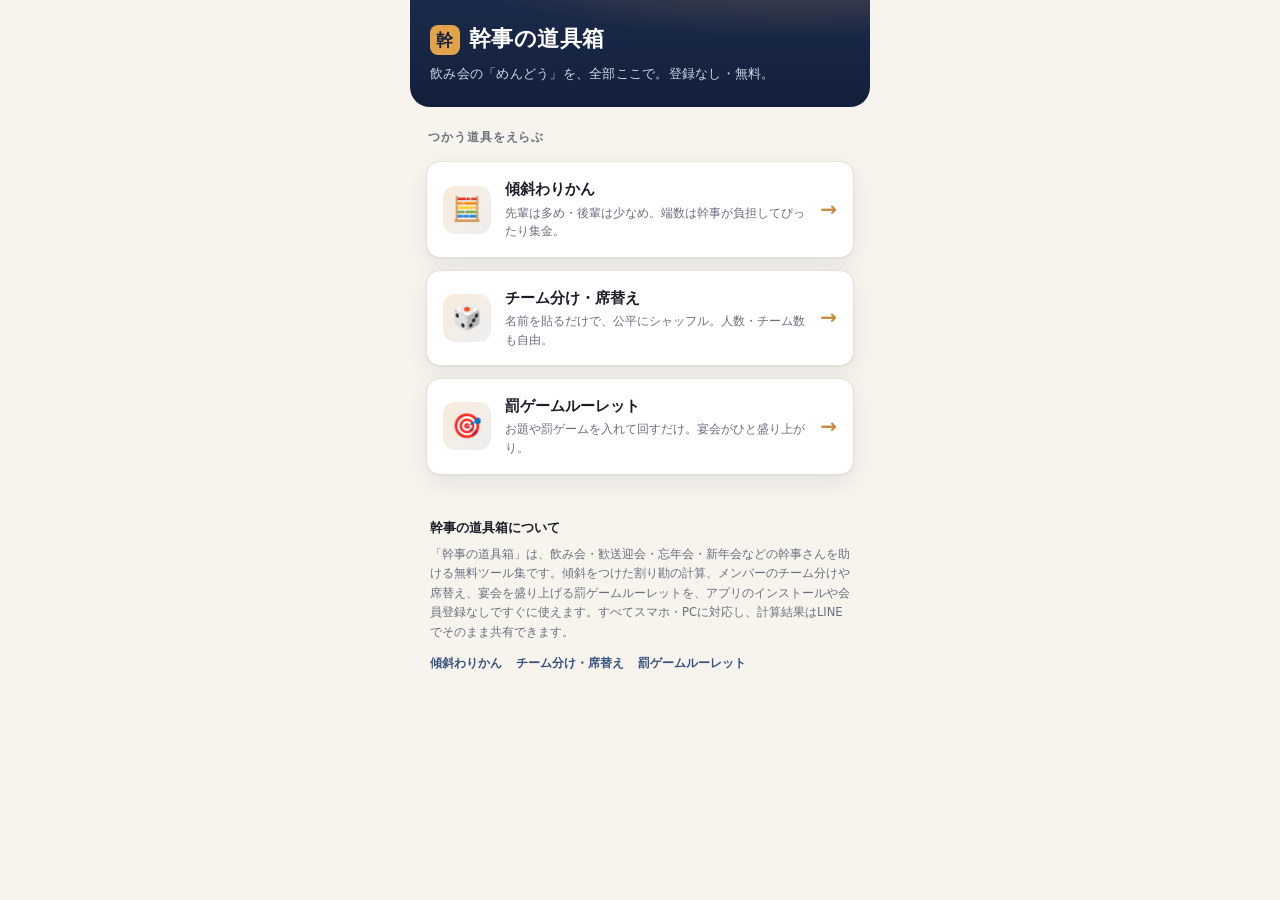
==== index.html @ 7a2d9548 "幹事の道具箱: 割り勘・チーム分け・ルーレット 初回公開 Co-Authored-By: Claude Opus 4.8 <noreply@anthropic.com>" ====
<!doctype html>
<html lang="ja">
<head>
<meta charset="utf-8">
<meta name="viewport" content="width=device-width, initial-scale=1, viewport-fit=cover">
<title>幹事の道具箱｜割り勘・チーム分け・ルーレットが無料で使える幹事ツール集</title>
<meta name="description" content="飲み会や歓送迎会の幹事を助ける無料ツール集。傾斜割り勘の計算、チーム分け・席替え、罰ゲームルーレットが登録不要で使えます。スマホ対応・結果はLINE共有。">
<meta name="theme-color" content="#1b2a4a">
<meta property="og:title" content="幹事の道具箱">
<meta property="og:description" content="割り勘・チーム分け・ルーレット。飲み会の幹事のめんどうを全部、無料で。">
<meta property="og:type" content="website">
<link rel="canonical" href="https://kitsunefox-code.github.io/kanji-toolbox/">
<link rel="stylesheet" href="styles.css">
<!-- AdSense はここ（審査通過後）
<script async src="https://pagead2.googlesyndication.com/pagead/js/adsbygoogle.js?client=ca-pub-XXXX" crossorigin="anonymous"></script> -->
</head>
<body>
<div class="app">
  <header class="masthead">
    <div class="brand-mark"><span class="kan">幹</span>幹事の道具箱</div>
    <div class="brand-sub">飲み会の「めんどう」を、全部ここで。登録なし・無料。</div>
  </header>

  <main>
    <p class="section-label">つかう道具をえらぶ</p>
    <div class="tool-grid">
      <a class="tool-card" href="warikan.html">
        <span class="ic">🧮</span>
        <span class="tc-body">
          <p class="tc-title">傾斜わりかん</p>
          <p class="tc-desc">先輩は多め・後輩は少なめ。端数は幹事が負担してぴったり集金。</p>
        </span>
        <span class="tc-go">→</span>
      </a>
      <a class="tool-card" href="team.html">
        <span class="ic">🎲</span>
        <span class="tc-body">
          <p class="tc-title">チーム分け・席替え</p>
          <p class="tc-desc">名前を貼るだけで、公平にシャッフル。人数・チーム数も自由。</p>
        </span>
        <span class="tc-go">→</span>
      </a>
      <a class="tool-card" href="roulette.html">
        <span class="ic">🎯</span>
        <span class="tc-body">
          <p class="tc-title">罰ゲームルーレット</p>
          <p class="tc-desc">お題や罰ゲームを入れて回すだけ。宴会がひと盛り上がり。</p>
        </span>
        <span class="tc-go">→</span>
      </a>
    </div>
  </main>

  <footer>
    <h3>幹事の道具箱について</h3>
    <p>「幹事の道具箱」は、飲み会・歓送迎会・忘年会・新年会などの幹事さんを助ける無料ツール集です。傾斜をつけた割り勘の計算、メンバーのチーム分けや席替え、宴会を盛り上げる罰ゲームルーレットを、アプリのインストールや会員登録なしですぐに使えます。すべてスマホ・PCに対応し、計算結果はLINEでそのまま共有できます。</p>
    <div class="links">
      <a href="warikan.html">傾斜わりかん</a>
      <a href="team.html">チーム分け・席替え</a>
      <a href="roulette.html">罰ゲームルーレット</a>
    </div>
  </footer>
</div>
</body>
</html>
---- styles.css ----
/* ===== 幹事の道具箱 shared design system ===== */
:root{
  --ai:#1b2a4a;--ai-deep:#12203c;--ai-soft:#35507e;
  --gold:#c88a3a;--gold-bright:#e0a24a;
  --paper:#f7f4ee;--card:#fff;--ink:#1a1d26;--ink-mute:#6a6f7d;--line:#e7e1d6;
  --good:#2f7d5b;--bad:#b64a3c;
  --radius:14px;
  --shadow:0 1px 2px rgba(18,32,60,.06),0 8px 24px rgba(18,32,60,.07);
  --font:"Hiragino Kaku Gothic ProN","Hiragino Sans","Yu Gothic",YuGothic,"Noto Sans JP",Meiryo,system-ui,sans-serif;
}
*{box-sizing:border-box}
html,body{margin:0}
body{font-family:var(--font);color:var(--ink);background:var(--paper);line-height:1.55;-webkit-text-size-adjust:100%}
a{color:inherit}
.app{max-width:460px;margin:0 auto;padding-bottom:40px}
.app.has-bar{padding-bottom:150px}

/* masthead */
.masthead{background:radial-gradient(120% 90% at 85% -20%,rgba(224,162,74,.22),transparent 60%),linear-gradient(180deg,var(--ai),var(--ai-deep));color:#fff;padding:22px 20px 24px;border-bottom-left-radius:20px;border-bottom-right-radius:20px}
.masthead.tool{display:flex;align-items:center;gap:12px;padding:16px 18px}
.back{color:#cdd6e6;text-decoration:none;font-size:22px;line-height:1;flex:0 0 auto}
.brand-mark{display:flex;align-items:baseline;gap:9px;font-weight:800;font-size:22px;letter-spacing:.02em}
.masthead.tool .brand-mark{font-size:18px}
.brand-mark .kan{display:inline-grid;place-items:center;width:30px;height:30px;border-radius:8px;background:var(--gold-bright);color:var(--ai-deep);font-size:17px;font-weight:900}
.masthead.tool .kan{width:26px;height:26px;font-size:15px}
.brand-sub{margin-top:8px;font-size:12.5px;color:#cdd6e6;letter-spacing:.02em}

main{padding:16px 16px 4px;display:flex;flex-direction:column;gap:14px}
.panel{background:var(--card);border:1px solid var(--line);border-radius:var(--radius);box-shadow:var(--shadow);padding:16px}
h2{font-size:14px;margin:0;letter-spacing:.02em}
.field-label{display:block;font-size:12px;color:var(--ink-mute);font-weight:600;letter-spacing:.04em;margin-bottom:8px}
.field-label.sm{margin:0}
.hint{font-size:11.5px;color:var(--ink-mute);margin:12px 0 0;line-height:1.5}

/* segmented */
.seg{display:inline-flex;background:#eef0f4;border-radius:10px;padding:3px}
.seg button{border:0;background:transparent;font-family:var(--font);font-size:12.5px;font-weight:700;color:var(--ink-mute);padding:7px 10px;border-radius:8px;cursor:pointer;transition:.15s}
.seg button.on{background:var(--ai);color:#fff;box-shadow:0 1px 3px rgba(18,32,60,.25)}

/* count control */
.panel-head{display:flex;align-items:center;justify-content:space-between;margin-bottom:12px}
.count-ctrl{display:flex;align-items:center;gap:2px}
.count-ctrl button{width:34px;height:34px;border-radius:9px;border:1px solid var(--line);background:#fff;font-size:20px;font-weight:700;color:var(--ai);cursor:pointer;line-height:1}
.count-ctrl button:active{background:#f0f2f6}
.count-ctrl span{min-width:34px;text-align:center;font-weight:800;font-size:16px;font-variant-numeric:tabular-nums}

/* buttons */
.btn{border:0;border-radius:11px;padding:13px;font-family:var(--font);font-size:14px;font-weight:800;cursor:pointer;letter-spacing:.02em}
.btn.ghost{background:#eef0f4;color:var(--ai)}
.btn.line{background:#06c755;color:#fff}
.btn.primary{background:var(--ai);color:#fff}
.btn.gold{background:var(--gold-bright);color:var(--ai-deep)}
.btn:active{transform:translateY(1px)}
.btn[disabled]{opacity:.5;cursor:default}

/* settle bar */
.settle{position:fixed;left:0;right:0;bottom:0;z-index:20;max-width:460px;margin:0 auto;background:rgba(255,255,255,.96);backdrop-filter:blur(8px);border-top:1px solid var(--line);border-top-left-radius:18px;border-top-right-radius:18px;box-shadow:0 -6px 24px rgba(18,32,60,.1);padding:12px 16px calc(12px + env(safe-area-inset-bottom))}
.settle-line{display:flex;align-items:center;justify-content:space-between;font-size:13px;color:var(--ink-mute);font-weight:600}
.settle-line strong{font-size:20px;color:var(--ink);font-variant-numeric:tabular-nums;font-weight:800}
.settle-line.sub{margin-top:3px;font-size:12.5px}
.settle-line.sub b{font-variant-numeric:tabular-nums}
.ok{color:var(--good)}
.settle-actions{display:flex;gap:9px;margin-top:11px}

.toast{position:fixed;left:50%;bottom:150px;transform:translateX(-50%) translateY(10px);opacity:0;pointer-events:none;background:var(--ai-deep);color:#fff;font-size:13px;font-weight:700;padding:10px 18px;border-radius:999px;transition:.25s;z-index:40}
.toast.show{opacity:1;transform:translateX(-50%) translateY(0)}

footer{max-width:460px;margin:20px auto 0;padding:18px 20px 30px;color:var(--ink-mute);font-size:11.5px;line-height:1.7}
footer h3{font-size:13px;color:var(--ink);margin:0 0 6px}
footer p{margin:0 0 12px}
footer .links{display:flex;gap:14px;flex-wrap:wrap}
footer .links a{color:var(--ai-soft);text-decoration:none;font-weight:700}

@media(prefers-reduced-motion:reduce){*{transition:none!important;animation:none!important}}
:focus-visible{outline:2px solid var(--gold);outline-offset:2px}

/* ===== hub (index) ===== */
.tool-grid{display:flex;flex-direction:column;gap:12px}
.tool-card{display:flex;align-items:center;gap:14px;background:var(--card);border:1px solid var(--line);border-radius:var(--radius);box-shadow:var(--shadow);padding:16px;text-decoration:none;transition:.15s}
.tool-card:active{transform:scale(.99)}
.tool-card .ic{flex:0 0 auto;width:48px;height:48px;border-radius:12px;display:grid;place-items:center;font-size:24px;background:linear-gradient(135deg,rgba(224,162,74,.2),rgba(27,42,74,.08))}
.tool-card .tc-body{flex:1;min-width:0}
.tool-card .tc-title{font-weight:800;font-size:15px;margin:0 0 2px}
.tool-card .tc-desc{font-size:12px;color:var(--ink-mute);margin:0}
.tool-card .tc-go{color:var(--gold);font-size:20px;font-weight:800}
.section-label{font-size:11.5px;font-weight:800;letter-spacing:.08em;color:var(--ink-mute);margin:6px 2px 0}

/* ===== warikan ===== */
.amount-input{display:flex;align-items:center;gap:6px;border-bottom:2px solid var(--ai);padding-bottom:6px}
.amount-input .yen{font-size:26px;font-weight:800;color:var(--ai-soft)}
.amount-input input{border:0;outline:0;background:transparent;flex:1;width:100%;font-family:var(--font);font-size:38px;font-weight:800;color:var(--ink);font-variant-numeric:tabular-nums;min-width:0}
.rounding-row{display:flex;align-items:center;justify-content:space-between;gap:12px;margin-top:16px}
.people{list-style:none;margin:0;padding:0;display:flex;flex-direction:column;gap:10px}
.person{display:flex;align-items:center;gap:10px}
.kanji-btn{flex:0 0 auto;width:36px;height:36px;border-radius:10px;border:1px solid var(--line);background:#fff;cursor:pointer;font-size:16px;display:grid;place-items:center;transition:.15s;color:#c7ccd6}
.kanji-btn.on{background:var(--gold-bright);border-color:var(--gold);color:var(--ai-deep)}
.person input.name{flex:1;min-width:0;border:0;border-bottom:1px solid var(--line);background:transparent;font-family:var(--font);font-size:15px;padding:6px 2px;color:var(--ink);outline:0}
.person input.name:focus{border-bottom-color:var(--ai)}
.lvl{display:inline-flex;background:#eef0f4;border-radius:9px;padding:2px}
.lvl button{border:0;background:transparent;font-family:var(--font);font-size:12px;font-weight:700;color:var(--ink-mute);padding:6px 8px;border-radius:7px;cursor:pointer}
.lvl button.on{background:#fff;color:var(--ai);box-shadow:0 1px 2px rgba(0,0,0,.12)}
.kanji-note{flex:1;text-align:right;font-size:12px;color:var(--gold);font-weight:700}
.results{list-style:none;margin:10px 0 0;padding:0;display:flex;flex-direction:column;gap:8px}
.res{display:flex;align-items:center;justify-content:space-between;gap:10px;padding:11px 13px;border-radius:11px;background:#faf8f3;border:1px solid var(--line)}
.res.is-kanji{background:linear-gradient(90deg,rgba(224,162,74,.14),rgba(224,162,74,.05));border-color:var(--gold)}
.res .who{display:flex;align-items:center;gap:8px;font-weight:700;font-size:14px}
.res .tag{font-size:10.5px;font-weight:800;letter-spacing:.03em;padding:2px 7px;border-radius:999px;background:#eef0f4;color:var(--ink-mute)}
.res.is-kanji .tag{background:var(--gold);color:#fff}
.res .amt{font-size:19px;font-weight:800;font-variant-numeric:tabular-nums;color:var(--ink)}
.res .amt.neg{color:var(--good)}

/* ===== team shuffle ===== */
.names-area{width:100%;border:1px solid var(--line);border-radius:11px;font-family:var(--font);font-size:15px;padding:12px;resize:vertical;min-height:120px;outline:0;line-height:1.9;color:var(--ink)}
.names-area:focus{border-color:var(--ai)}
.mode-row{display:flex;align-items:center;justify-content:space-between;gap:12px;margin-top:14px}
.teams{display:flex;flex-direction:column;gap:12px;margin-top:4px}
.team{border:1px solid var(--line);border-radius:12px;overflow:hidden;animation:pop .35s ease both}
.team-head{display:flex;align-items:center;justify-content:space-between;padding:9px 13px;color:#fff;font-weight:800;font-size:14px;background:var(--ai)}
.team-head .cnt{font-size:11.5px;font-weight:700;opacity:.85}
.team ul{list-style:none;margin:0;padding:8px 13px;display:flex;flex-wrap:wrap;gap:7px}
.team li{background:#faf8f3;border:1px solid var(--line);border-radius:999px;padding:5px 12px;font-size:13.5px;font-weight:700}
@keyframes pop{from{opacity:0;transform:translateY(8px) scale(.98)}to{opacity:1;transform:none}}

/* ===== roulette ===== */
.wheel-wrap{position:relative;width:280px;height:280px;margin:6px auto 2px}
.wheel-wrap canvas{width:280px;height:280px;border-radius:50%;box-shadow:0 10px 30px rgba(18,32,60,.18),0 0 0 8px #fff,0 0 0 10px var(--line)}
.pointer{position:absolute;top:-4px;left:50%;transform:translateX(-50%);width:0;height:0;border-left:15px solid transparent;border-right:15px solid transparent;border-top:26px solid var(--gold);z-index:5;filter:drop-shadow(0 2px 2px rgba(0,0,0,.25))}
.hub-dot{position:absolute;top:50%;left:50%;width:44px;height:44px;transform:translate(-50%,-50%);border-radius:50%;background:#fff;box-shadow:0 2px 8px rgba(0,0,0,.2);display:grid;place-items:center;font-weight:900;color:var(--ai);font-size:12px;z-index:4}
.winner{text-align:center;font-size:22px;font-weight:900;color:var(--ai);margin:6px 0 0;min-height:30px}
.items-area{width:100%;border:1px solid var(--line);border-radius:11px;font-family:var(--font);font-size:15px;padding:12px;resize:vertical;min-height:110px;outline:0;line-height:1.9;color:var(--ink)}
.items-area:focus{border-color:var(--ai)}
.chip-row{display:flex;flex-wrap:wrap;gap:7px;margin-top:10px}
.chip{background:#eef0f4;border:0;border-radius:999px;padding:7px 12px;font-family:var(--font);font-size:12.5px;font-weight:700;color:var(--ai);cursor:pointer}
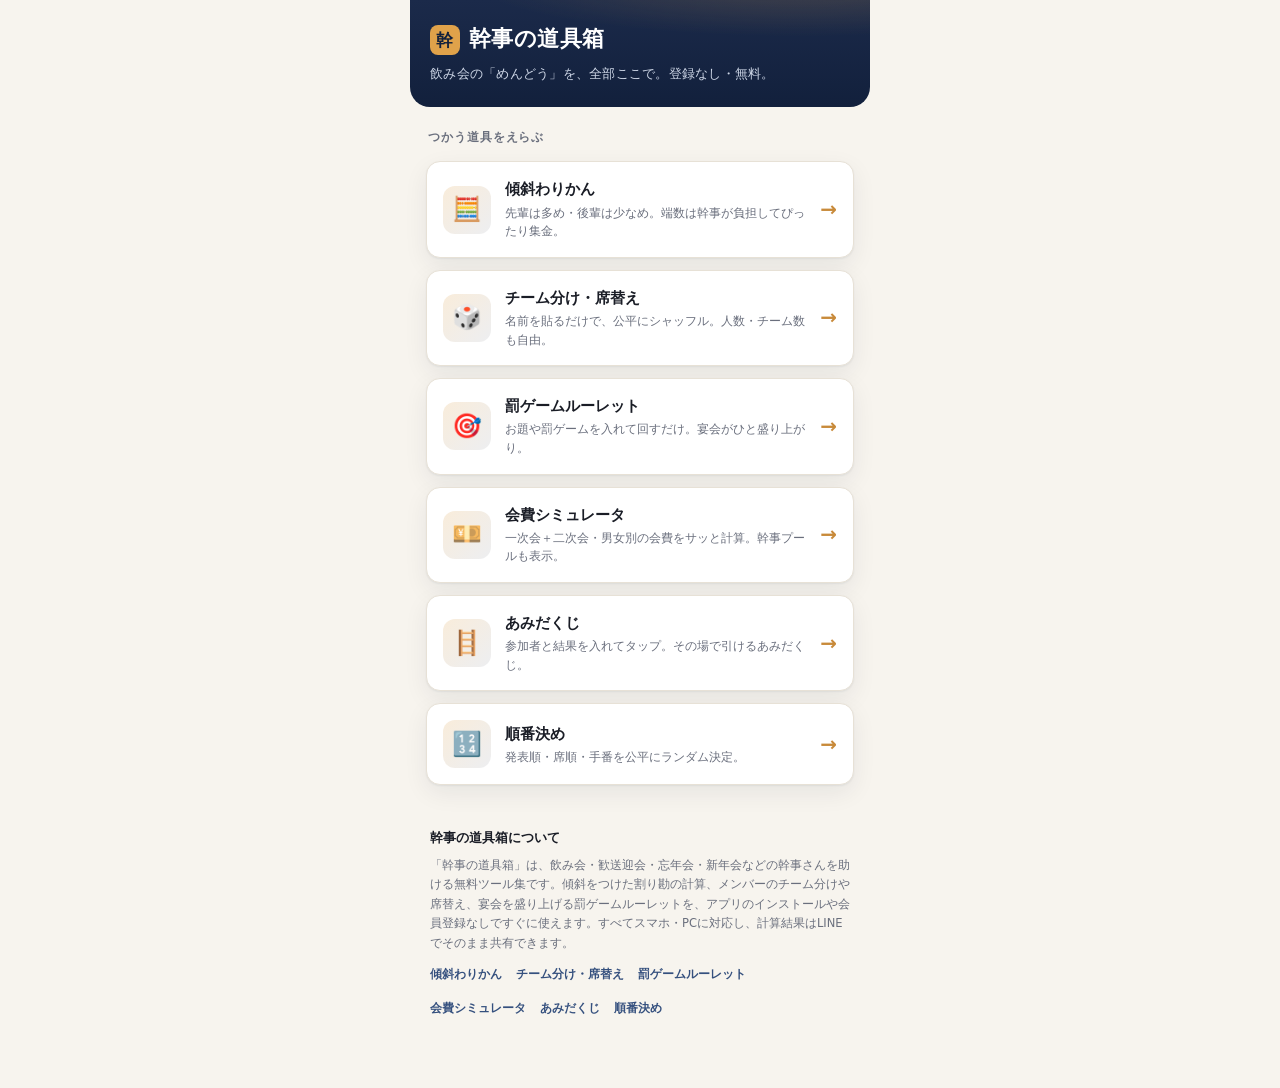
==== commit 92bae9fc: "ツール3本追加: 会費シミュレータ・あみだくじ・順番決め Co-Authored-By: Claude Opus 4.8 <noreply@anthropic.com>" ====
--- a/index.html
+++ b/index.html
@@ -9,7 +9,7 @@
 <meta property="og:title" content="幹事の道具箱">
 <meta property="og:description" content="割り勘・チーム分け・ルーレット。飲み会の幹事のめんどうを全部、無料で。">
 <meta property="og:type" content="website">
-<link rel="canonical" href="https://kitsunefox-code.github.io/kanji-toolbox/">
+<link rel="canonical" href="https://kusayakyu-navi.com/kanji-toolbox/">
 <link rel="stylesheet" href="styles.css">
 <!-- AdSense はここ（審査通過後）
 <script async src="https://pagead2.googlesyndication.com/pagead/js/adsbygoogle.js?client=ca-pub-XXXX" crossorigin="anonymous"></script> -->
@@ -48,6 +48,30 @@
         </span>
         <span class="tc-go">→</span>
       </a>
+      <a class="tool-card" href="kaihi.html">
+        <span class="ic">💴</span>
+        <span class="tc-body">
+          <p class="tc-title">会費シミュレータ</p>
+          <p class="tc-desc">一次会＋二次会・男女別の会費をサッと計算。幹事プールも表示。</p>
+        </span>
+        <span class="tc-go">→</span>
+      </a>
+      <a class="tool-card" href="amida.html">
+        <span class="ic">🪜</span>
+        <span class="tc-body">
+          <p class="tc-title">あみだくじ</p>
+          <p class="tc-desc">参加者と結果を入れてタップ。その場で引けるあみだくじ。</p>
+        </span>
+        <span class="tc-go">→</span>
+      </a>
+      <a class="tool-card" href="junban.html">
+        <span class="ic">🔢</span>
+        <span class="tc-body">
+          <p class="tc-title">順番決め</p>
+          <p class="tc-desc">発表順・席順・手番を公平にランダム決定。</p>
+        </span>
+        <span class="tc-go">→</span>
+      </a>
     </div>
   </main>
 
@@ -58,6 +82,9 @@
       <a href="warikan.html">傾斜わりかん</a>
       <a href="team.html">チーム分け・席替え</a>
       <a href="roulette.html">罰ゲームルーレット</a>
+      <a href="kaihi.html">会費シミュレータ</a>
+      <a href="amida.html">あみだくじ</a>
+      <a href="junban.html">順番決め</a>
     </div>
   </footer>
 </div>
--- a/styles.css
+++ b/styles.css
@@ -121,6 +121,31 @@
 .team li{background:#faf8f3;border:1px solid var(--line);border-radius:999px;padding:5px 12px;font-size:13.5px;font-weight:700}
 @keyframes pop{from{opacity:0;transform:translateY(8px) scale(.98)}to{opacity:1;transform:none}}
 
+/* ===== kaihi (会費) ===== */
+.two-col{display:flex;gap:10px}
+.two-col .col{flex:1}
+.mini-amt{display:flex;align-items:center;gap:4px;border-bottom:2px solid var(--ai);padding-bottom:5px}
+.mini-amt .yen{font-size:17px;font-weight:800;color:var(--ai-soft)}
+.mini-amt input{border:0;outline:0;background:transparent;width:100%;min-width:0;font-family:var(--font);font-size:23px;font-weight:800;color:var(--ink);font-variant-numeric:tabular-nums}
+.gender-row{display:flex;gap:10px;margin-top:14px}
+.gender-row .g{flex:1;border:1px solid var(--line);border-radius:11px;padding:10px 12px;display:flex;align-items:center;justify-content:space-between}
+.gender-row .g .lab{font-size:13px;font-weight:700;color:var(--ink-mute)}
+
+/* ===== amida (あみだくじ) ===== */
+.amida-wrap{overflow-x:auto;padding:6px 0 2px}
+.amida-wrap canvas{display:block;margin:0 auto;cursor:pointer}
+.amida-map{list-style:none;margin:10px 0 0;padding:0;display:flex;flex-direction:column;gap:7px}
+.amida-map li{display:flex;align-items:center;justify-content:space-between;gap:8px;padding:9px 13px;border-radius:10px;background:#faf8f3;border:1px solid var(--line);font-size:14px;font-weight:700}
+.amida-map li .arrow{color:var(--gold);font-weight:800}
+.amida-map li .to{color:var(--ai)}
+
+/* ===== junban (順番決め) ===== */
+.rank-list{list-style:none;margin:10px 0 0;padding:0;display:flex;flex-direction:column;gap:8px}
+.rank{display:flex;align-items:center;gap:12px;padding:11px 13px;border-radius:11px;background:#faf8f3;border:1px solid var(--line);animation:pop .35s ease both}
+.rank .no{flex:0 0 auto;width:30px;height:30px;border-radius:50%;display:grid;place-items:center;font-weight:900;color:#fff;background:var(--ai);font-size:14px;font-variant-numeric:tabular-nums}
+.rank.top1 .no{background:var(--gold-bright);color:var(--ai-deep)}
+.rank .nm{font-weight:700;font-size:15px}
+
 /* ===== roulette ===== */
 .wheel-wrap{position:relative;width:280px;height:280px;margin:6px auto 2px}
 .wheel-wrap canvas{width:280px;height:280px;border-radius:50%;box-shadow:0 10px 30px rgba(18,32,60,.18),0 0 0 8px #fff,0 0 0 10px var(--line)}
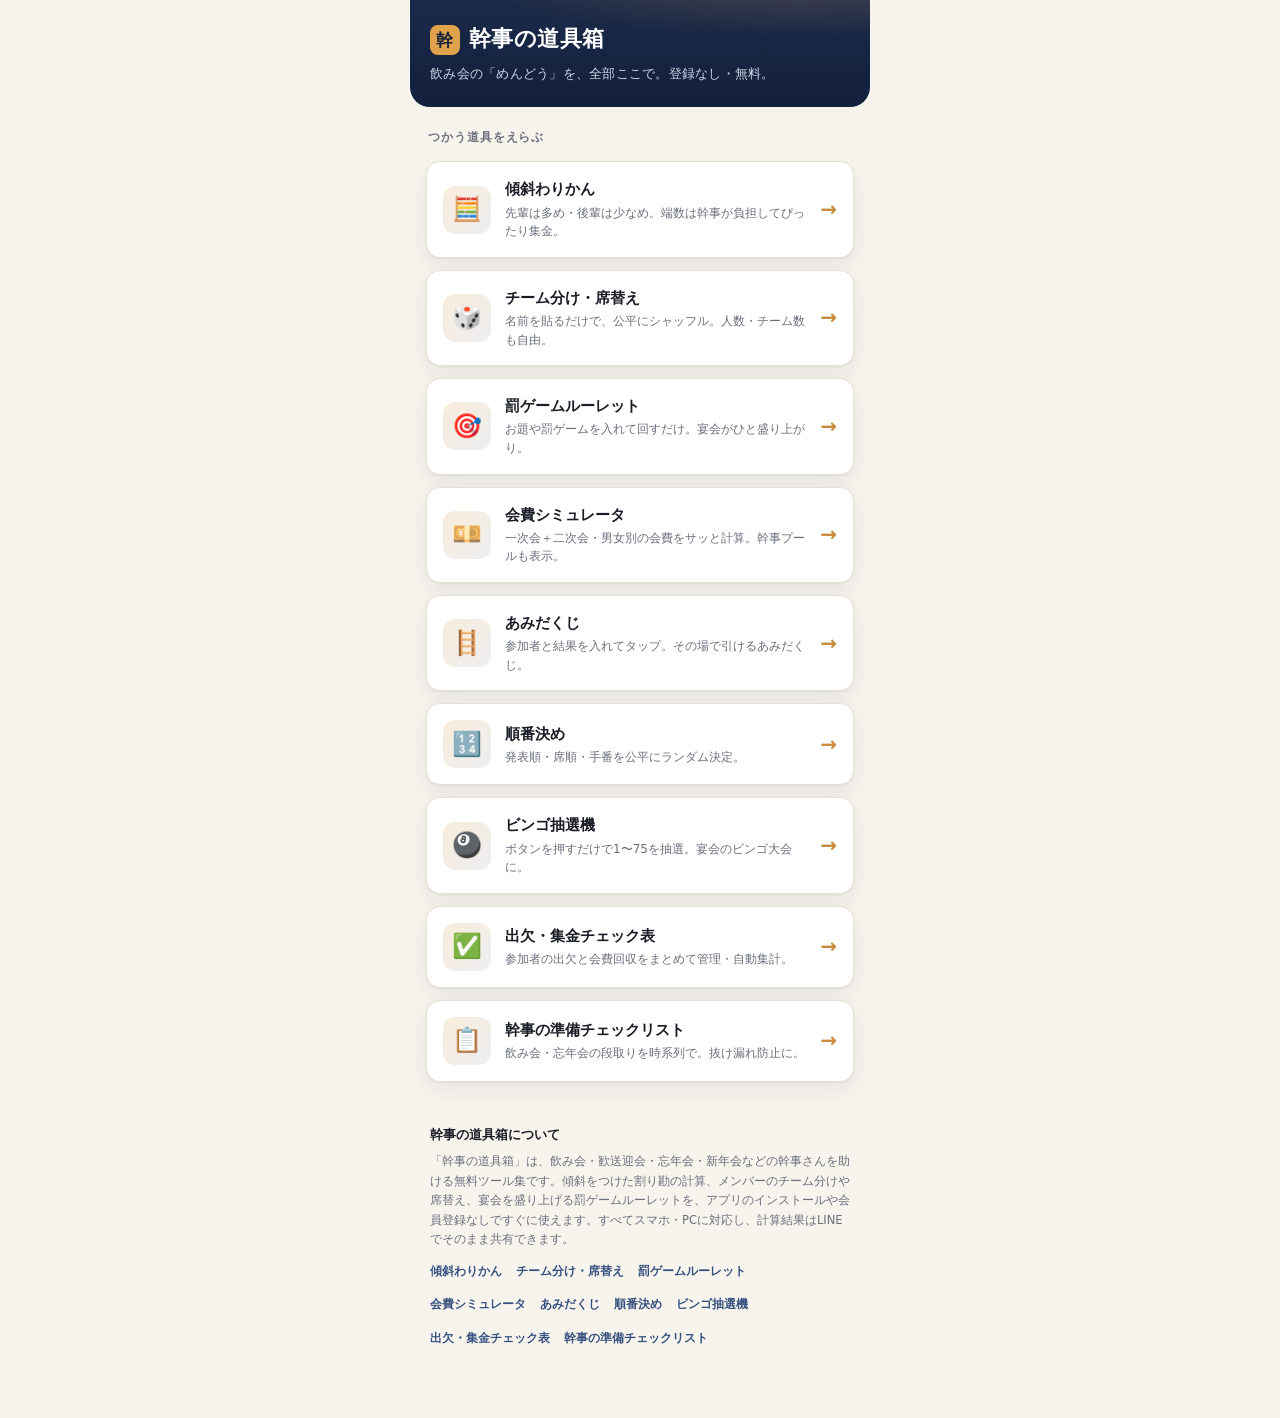
==== commit d057bbc3: "ツール3本追加: ビンゴ抽選機・出欠集金チェック表・幹事準備チェックリスト(自動保存対応) Co-Authored-By: Claude Opus 4.8 <noreply@anthropic.com" ====
--- a/index.html
+++ b/index.html
@@ -11,8 +11,7 @@
 <meta property="og:type" content="website">
 <link rel="canonical" href="https://kusayakyu-navi.com/kanji-toolbox/">
 <link rel="stylesheet" href="styles.css">
-<!-- AdSense はここ（審査通過後）
-<script async src="https://pagead2.googlesyndication.com/pagead/js/adsbygoogle.js?client=ca-pub-XXXX" crossorigin="anonymous"></script> -->
+<script async src="https://pagead2.googlesyndication.com/pagead/js/adsbygoogle.js?client=ca-pub-6423402285554400" crossorigin="anonymous"></script>
 </head>
 <body>
 <div class="app">
@@ -72,6 +71,30 @@
         </span>
         <span class="tc-go">→</span>
       </a>
+      <a class="tool-card" href="bingo.html">
+        <span class="ic">🎱</span>
+        <span class="tc-body">
+          <p class="tc-title">ビンゴ抽選機</p>
+          <p class="tc-desc">ボタンを押すだけで1〜75を抽選。宴会のビンゴ大会に。</p>
+        </span>
+        <span class="tc-go">→</span>
+      </a>
+      <a class="tool-card" href="shukkin.html">
+        <span class="ic">✅</span>
+        <span class="tc-body">
+          <p class="tc-title">出欠・集金チェック表</p>
+          <p class="tc-desc">参加者の出欠と会費回収をまとめて管理・自動集計。</p>
+        </span>
+        <span class="tc-go">→</span>
+      </a>
+      <a class="tool-card" href="checklist.html">
+        <span class="ic">📋</span>
+        <span class="tc-body">
+          <p class="tc-title">幹事の準備チェックリスト</p>
+          <p class="tc-desc">飲み会・忘年会の段取りを時系列で。抜け漏れ防止に。</p>
+        </span>
+        <span class="tc-go">→</span>
+      </a>
     </div>
   </main>
 
@@ -85,6 +108,9 @@
       <a href="kaihi.html">会費シミュレータ</a>
       <a href="amida.html">あみだくじ</a>
       <a href="junban.html">順番決め</a>
+      <a href="bingo.html">ビンゴ抽選機</a>
+      <a href="shukkin.html">出欠・集金チェック表</a>
+      <a href="checklist.html">幹事の準備チェックリスト</a>
     </div>
   </footer>
 </div>
--- a/styles.css
+++ b/styles.css
@@ -146,6 +146,46 @@
 .rank.top1 .no{background:var(--gold-bright);color:var(--ai-deep)}
 .rank .nm{font-weight:700;font-size:15px}
 
+/* ===== bingo ===== */
+.bingo-current{text-align:center;padding:8px 0 4px}
+.bingo-letter{display:block;font-size:20px;font-weight:900;color:var(--gold);letter-spacing:.1em}
+.bingo-num{font-size:66px;font-weight:900;color:var(--ai);font-variant-numeric:tabular-nums;line-height:1.05}
+.bingo-num.empty{font-size:22px;color:var(--ink-mute);font-weight:700}
+.bingo-grid{display:grid;grid-template-columns:repeat(10,1fr);gap:4px;margin-top:6px}
+.bingo-cell{aspect-ratio:1;display:grid;place-items:center;border-radius:6px;background:#f0f2f4;color:#c0c4cc;font-size:11px;font-weight:700;font-variant-numeric:tabular-nums;transition:.15s}
+.bingo-cell.hit{background:var(--ai);color:#fff}
+.bingo-cell.last{background:var(--gold-bright);color:var(--ai-deep)}
+.bingo-count{text-align:center;font-size:12px;color:var(--ink-mute);margin-top:10px}
+.bingo-hist{display:flex;flex-wrap:wrap;gap:5px;margin-top:8px;justify-content:center}
+.bingo-hist span{background:#eef0f4;border-radius:6px;padding:3px 8px;font-size:12px;font-weight:700;font-variant-numeric:tabular-nums}
+
+/* ===== shukkin (出欠・集金) ===== */
+.sk-head{display:grid;grid-template-columns:1fr 58px 34px;gap:8px;padding:0 12px 6px;font-size:11px;color:var(--ink-mute);font-weight:700;text-align:center}
+.sk-head span:first-child{text-align:left}
+.sk-list{list-style:none;margin:0;padding:0;display:flex;flex-direction:column;gap:8px}
+.sk-row{display:grid;grid-template-columns:1fr 58px 34px;gap:8px;align-items:center;padding:8px 12px;border-radius:11px;background:#faf8f3;border:1px solid var(--line)}
+.sk-row input.name{border:0;border-bottom:1px solid var(--line);background:transparent;font-family:var(--font);font-size:14px;padding:4px 2px;color:var(--ink);outline:0;min-width:0;width:100%}
+.sk-row input.name:focus{border-bottom-color:var(--ai)}
+.sk-toggle{border:1px solid var(--line);background:#fff;border-radius:8px;padding:6px 0;font-size:12px;font-weight:800;cursor:pointer;font-family:var(--font);color:var(--ink-mute)}
+.sk-toggle.yes{background:var(--good);color:#fff;border-color:var(--good)}
+.sk-toggle.no{background:#f6e6e6;color:var(--bad);border-color:#e8c9c9}
+.sk-pay{width:34px;height:34px;border-radius:8px;border:1px solid var(--line);background:#fff;cursor:pointer;font-size:15px;display:grid;place-items:center;color:#c7ccd6}
+.sk-pay.paid{background:var(--gold-bright);border-color:var(--gold);color:var(--ai-deep)}
+
+/* ===== checklist ===== */
+.progress{height:12px;border-radius:999px;background:#eef0f4;overflow:hidden;margin:8px 0 3px}
+.progress .bar{height:100%;width:0;background:linear-gradient(90deg,var(--gold-bright),var(--ai));transition:width .35s}
+.progress-label{font-size:12px;color:var(--ink-mute);font-weight:800;text-align:right;font-variant-numeric:tabular-nums}
+.cl-group{margin-top:4px}
+.cl-group + .cl-group{margin-top:14px}
+.cl-group h3{font-size:13px;margin:0 0 8px;color:var(--ai);letter-spacing:.02em}
+.cl-list{list-style:none;margin:0;padding:0;display:flex;flex-direction:column;gap:6px}
+.cl-item{display:flex;align-items:flex-start;gap:10px;padding:9px 12px;border-radius:10px;background:#faf8f3;border:1px solid var(--line);cursor:pointer}
+.cl-item .box{flex:0 0 auto;width:22px;height:22px;border-radius:6px;border:2px solid #d6d0c4;display:grid;place-items:center;font-size:13px;color:#fff;background:#fff;transition:.15s}
+.cl-item.done .box{background:var(--good);border-color:var(--good)}
+.cl-item.done .txt{color:var(--ink-mute);text-decoration:line-through}
+.cl-item .txt{font-size:13.5px;font-weight:600;line-height:1.45}
+
 /* ===== roulette ===== */
 .wheel-wrap{position:relative;width:280px;height:280px;margin:6px auto 2px}
 .wheel-wrap canvas{width:280px;height:280px;border-radius:50%;box-shadow:0 10px 30px rgba(18,32,60,.18),0 0 0 8px #fff,0 0 0 10px var(--line)}
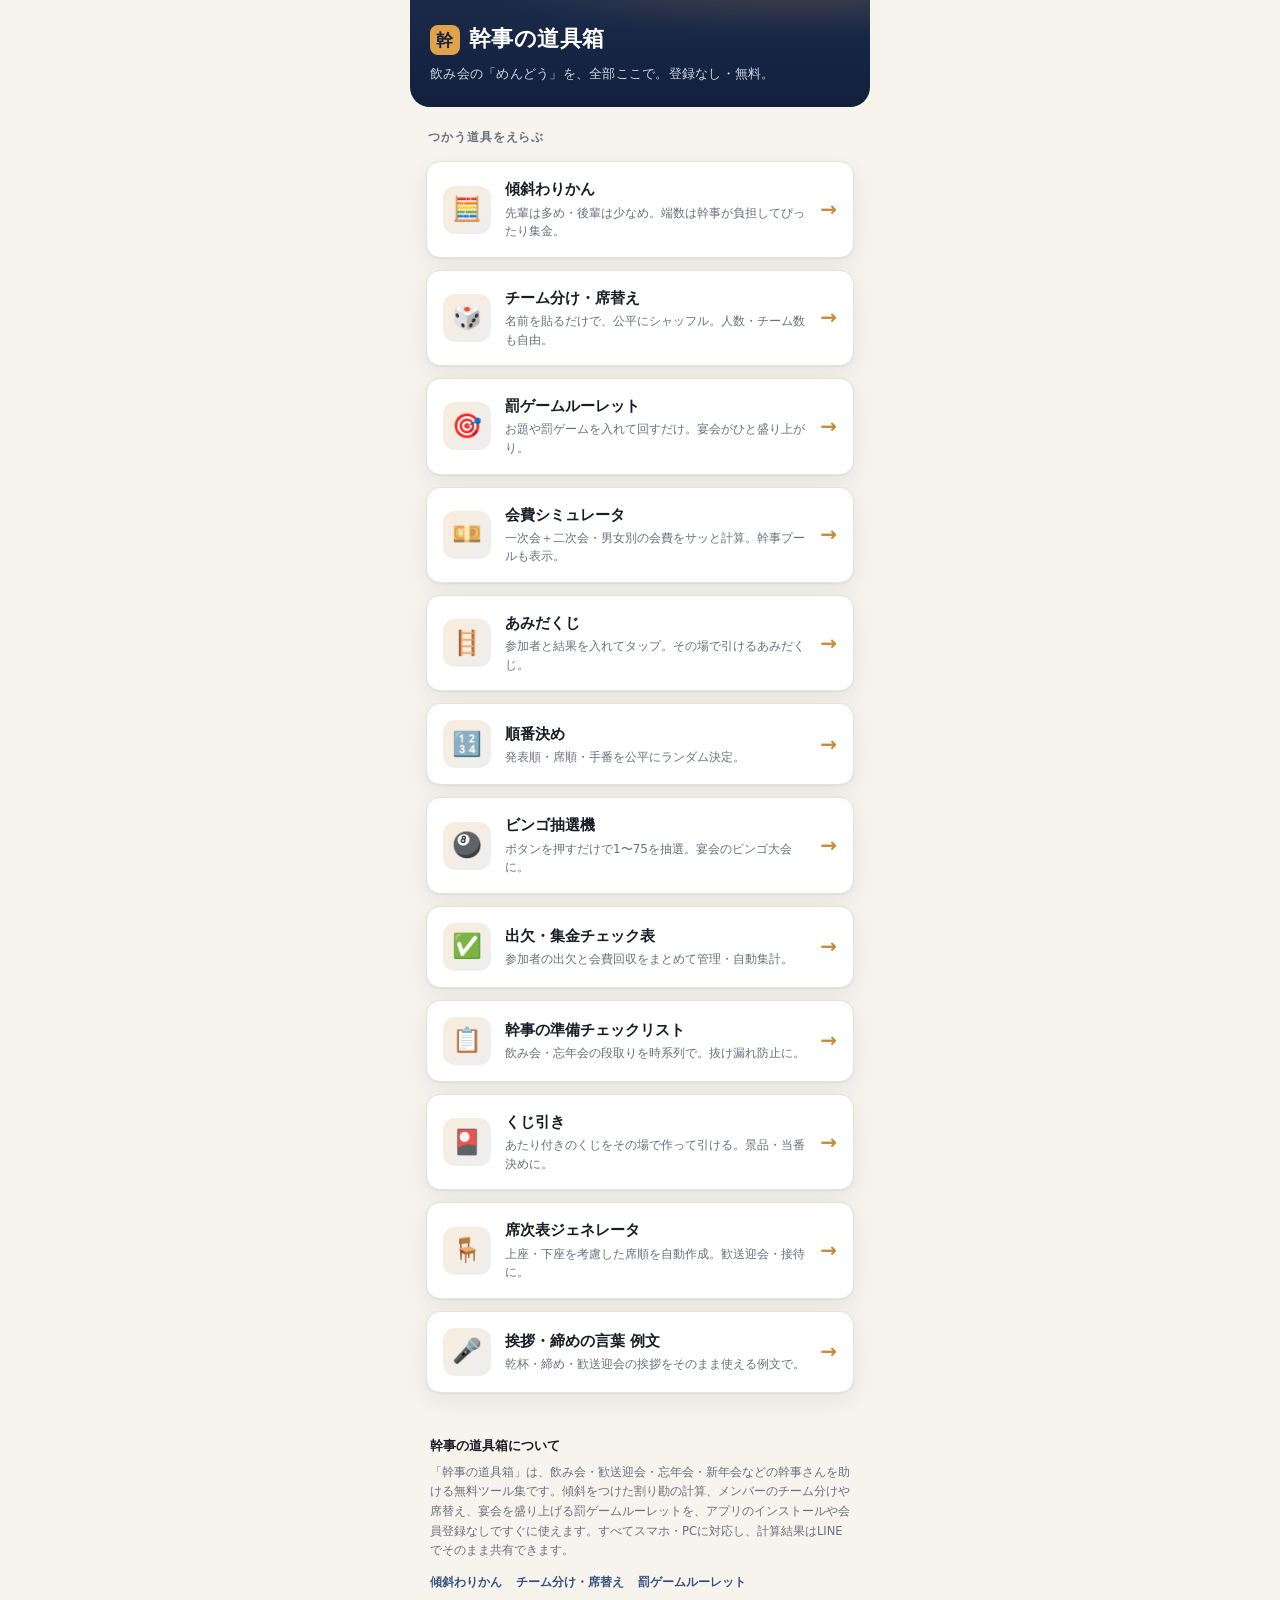
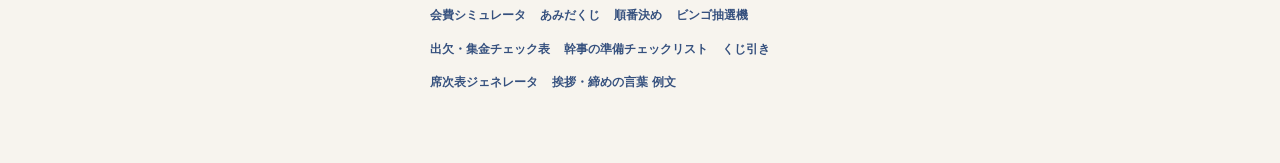
==== commit fb1f104f: "ツール3本追加: くじ引き・席次表ジェネレータ・挨拶例文集 Co-Authored-By: Claude Opus 4.8 <noreply@anthropic.com>" ====
--- a/index.html
+++ b/index.html
@@ -95,6 +95,30 @@
         </span>
         <span class="tc-go">→</span>
       </a>
+      <a class="tool-card" href="kuji.html">
+        <span class="ic">🎴</span>
+        <span class="tc-body">
+          <p class="tc-title">くじ引き</p>
+          <p class="tc-desc">あたり付きのくじをその場で作って引ける。景品・当番決めに。</p>
+        </span>
+        <span class="tc-go">→</span>
+      </a>
+      <a class="tool-card" href="sekiji.html">
+        <span class="ic">🪑</span>
+        <span class="tc-body">
+          <p class="tc-title">席次表ジェネレータ</p>
+          <p class="tc-desc">上座・下座を考慮した席順を自動作成。歓送迎会・接待に。</p>
+        </span>
+        <span class="tc-go">→</span>
+      </a>
+      <a class="tool-card" href="aisatsu.html">
+        <span class="ic">🎤</span>
+        <span class="tc-body">
+          <p class="tc-title">挨拶・締めの言葉 例文</p>
+          <p class="tc-desc">乾杯・締め・歓送迎会の挨拶をそのまま使える例文で。</p>
+        </span>
+        <span class="tc-go">→</span>
+      </a>
     </div>
   </main>
 
@@ -111,6 +135,9 @@
       <a href="bingo.html">ビンゴ抽選機</a>
       <a href="shukkin.html">出欠・集金チェック表</a>
       <a href="checklist.html">幹事の準備チェックリスト</a>
+      <a href="kuji.html">くじ引き</a>
+      <a href="sekiji.html">席次表ジェネレータ</a>
+      <a href="aisatsu.html">挨拶・締めの言葉 例文</a>
     </div>
   </footer>
 </div>
--- a/styles.css
+++ b/styles.css
@@ -186,6 +186,43 @@
 .cl-item.done .txt{color:var(--ink-mute);text-decoration:line-through}
 .cl-item .txt{font-size:13.5px;font-weight:600;line-height:1.45}
 
+/* ===== kuji (くじ引き) ===== */
+.kuji-grid{display:grid;grid-template-columns:repeat(4,1fr);gap:8px;margin-top:10px}
+.kuji-card{aspect-ratio:3/4;border-radius:10px;border:1px solid var(--line);background:linear-gradient(160deg,#fff,#f2eee4);display:flex;flex-direction:column;align-items:center;justify-content:center;cursor:pointer;font-size:24px;position:relative;transition:.15s;user-select:none}
+.kuji-card:active{transform:scale(.96)}
+.kuji-card.open{cursor:default}
+.kuji-card.atari{background:linear-gradient(160deg,#fff7e8,#ffe6ba);border-color:var(--gold)}
+.kuji-card.hazure{background:#eef0f2;border-color:var(--line)}
+.kuji-card .lab{font-size:11.5px;font-weight:800;text-align:center;padding:2px;line-height:1.3}
+.kuji-card.atari .lab{color:#b5722b}
+.kuji-card.hazure .lab{color:var(--ink-mute)}
+.kuji-num{position:absolute;top:3px;left:6px;font-size:10px;color:#b9beca;font-weight:700;font-variant-numeric:tabular-nums}
+.kuji-cfg{display:flex;gap:10px}
+.kuji-cfg .col{flex:1}
+
+/* ===== sekiji (席次表) ===== */
+.seki-legend{display:flex;justify-content:space-between;font-size:11px;color:var(--ai);font-weight:800;margin:2px 2px 4px}
+.seki-board{border:1px dashed var(--line);border-radius:12px;padding:10px 8px;background:#fbfaf7}
+.seki-row{display:flex;gap:6px;justify-content:center}
+.seki-bar{height:24px;border-radius:6px;background:linear-gradient(90deg,var(--ai-soft),var(--ai));margin:7px 0;display:flex;align-items:center;justify-content:space-between;padding:0 10px;color:#fff;font-size:10.5px;font-weight:800;letter-spacing:.08em}
+.seki-seat{flex:1;max-width:110px;min-width:52px;border:1px solid var(--line);border-radius:9px;background:#fff;padding:7px 4px;text-align:center}
+.seki-seat.kamiza{background:linear-gradient(160deg,#fff7e8,#ffe6ba);border-color:var(--gold)}
+.seki-seat.empty{background:transparent;border-style:dashed;opacity:.5}
+.seki-seat .sn{font-size:10px;font-weight:800;color:var(--gold);font-variant-numeric:tabular-nums}
+.seki-seat .snm{font-size:13px;font-weight:700;margin-top:2px;overflow:hidden;text-overflow:ellipsis;white-space:nowrap}
+.seki-people{list-style:none;margin:10px 0 0;padding:0;display:flex;flex-direction:column;gap:9px}
+
+/* ===== aisatsu (挨拶例文) ===== */
+.rei-group{margin-top:4px}
+.rei-group + .rei-group{margin-top:18px}
+.rei-group h3{font-size:14px;margin:0 0 3px;color:var(--ai)}
+.rei-group .desc{font-size:11.5px;color:var(--ink-mute);margin:0 0 9px;line-height:1.5}
+.rei-card{border:1px solid var(--line);border-radius:11px;background:#faf8f3;padding:12px 13px;margin-bottom:8px}
+.rei-card .scene{font-size:11px;font-weight:800;color:var(--gold);margin-bottom:5px;letter-spacing:.02em}
+.rei-card .body{font-size:13.5px;line-height:1.65;white-space:pre-wrap}
+.rei-copy{margin-top:9px;border:0;background:#eef0f4;color:var(--ai);border-radius:8px;padding:7px 13px;font-size:12px;font-weight:800;font-family:var(--font);cursor:pointer}
+.rei-copy:active{transform:translateY(1px)}
+
 /* ===== roulette ===== */
 .wheel-wrap{position:relative;width:280px;height:280px;margin:6px auto 2px}
 .wheel-wrap canvas{width:280px;height:280px;border-radius:50%;box-shadow:0 10px 30px rgba(18,32,60,.18),0 0 0 8px #fff,0 0 0 10px var(--line)}
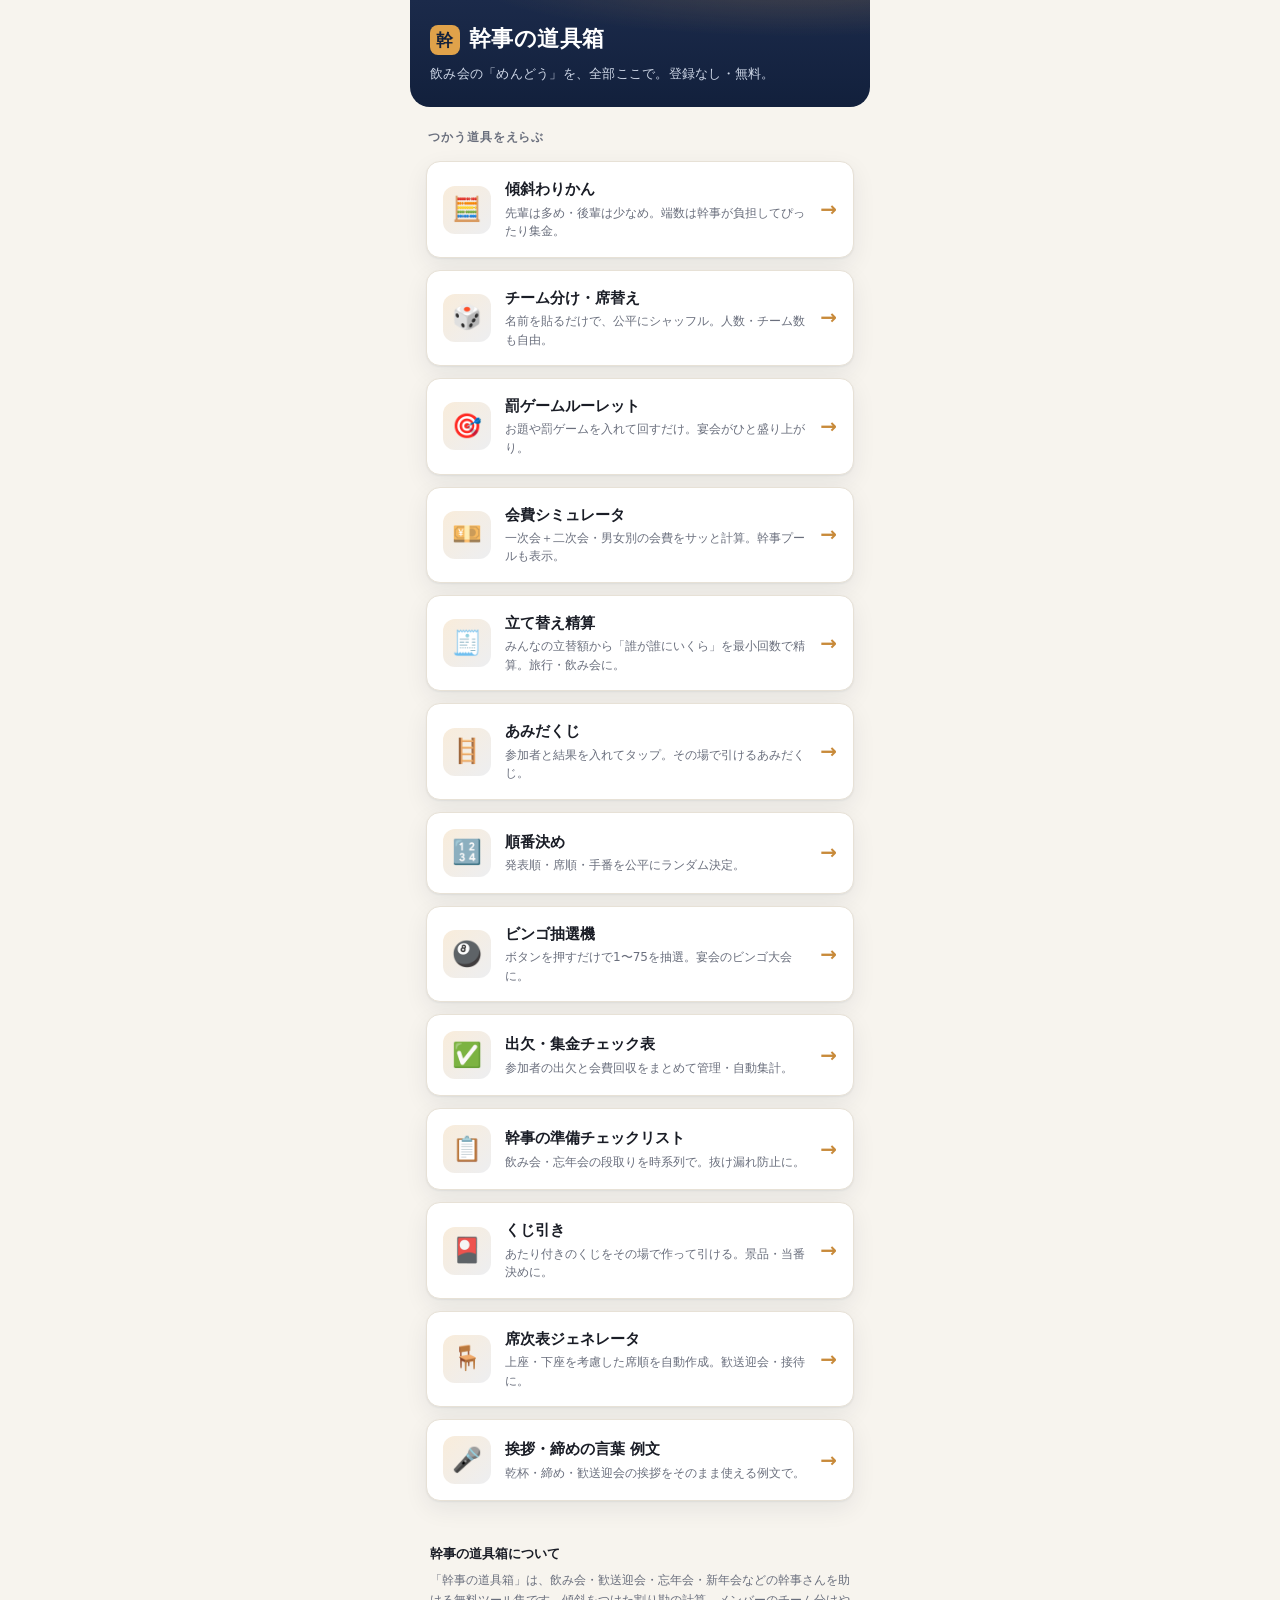
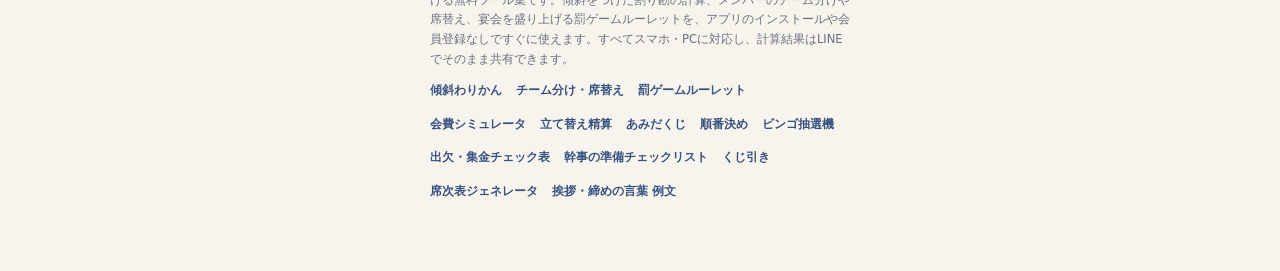
==== commit 58a29ca3: "立て替え精算ツール(seisan.html)を追加(全13ツールに) - みんなの立替額から最小回数の精算方法を計算(端数は1円まで一致) - index/sitemap/関連リンク(warikan・" ====
--- a/index.html
+++ b/index.html
@@ -52,6 +52,14 @@
         <span class="tc-body">
           <p class="tc-title">会費シミュレータ</p>
           <p class="tc-desc">一次会＋二次会・男女別の会費をサッと計算。幹事プールも表示。</p>
+        </span>
+        <span class="tc-go">→</span>
+      </a>
+      <a class="tool-card" href="seisan.html">
+        <span class="ic">🧾</span>
+        <span class="tc-body">
+          <p class="tc-title">立て替え精算</p>
+          <p class="tc-desc">みんなの立替額から「誰が誰にいくら」を最小回数で精算。旅行・飲み会に。</p>
         </span>
         <span class="tc-go">→</span>
       </a>
@@ -130,6 +138,7 @@
       <a href="team.html">チーム分け・席替え</a>
       <a href="roulette.html">罰ゲームルーレット</a>
       <a href="kaihi.html">会費シミュレータ</a>
+      <a href="seisan.html">立て替え精算</a>
       <a href="amida.html">あみだくじ</a>
       <a href="junban.html">順番決め</a>
       <a href="bingo.html">ビンゴ抽選機</a>
--- a/styles.css
+++ b/styles.css
@@ -70,6 +70,10 @@
 footer p{margin:0 0 12px}
 footer .links{display:flex;gap:14px;flex-wrap:wrap}
 footer .links a{color:var(--ai-soft);text-decoration:none;font-weight:700}
+.related{display:flex;flex-wrap:wrap;gap:8px;margin:2px 0 16px}
+.related .rl-label{width:100%;font-size:11px;font-weight:800;color:var(--ink-mute);letter-spacing:.06em;margin-bottom:2px}
+.related a{background:#fff;border:1px solid var(--line);border-radius:999px;padding:8px 13px;font-size:12.5px;font-weight:700;color:var(--ai);text-decoration:none;box-shadow:var(--shadow)}
+.related a:active{transform:scale(.98)}
 
 @media(prefers-reduced-motion:reduce){*{transition:none!important;animation:none!important}}
 :focus-visible{outline:2px solid var(--gold);outline-offset:2px}
